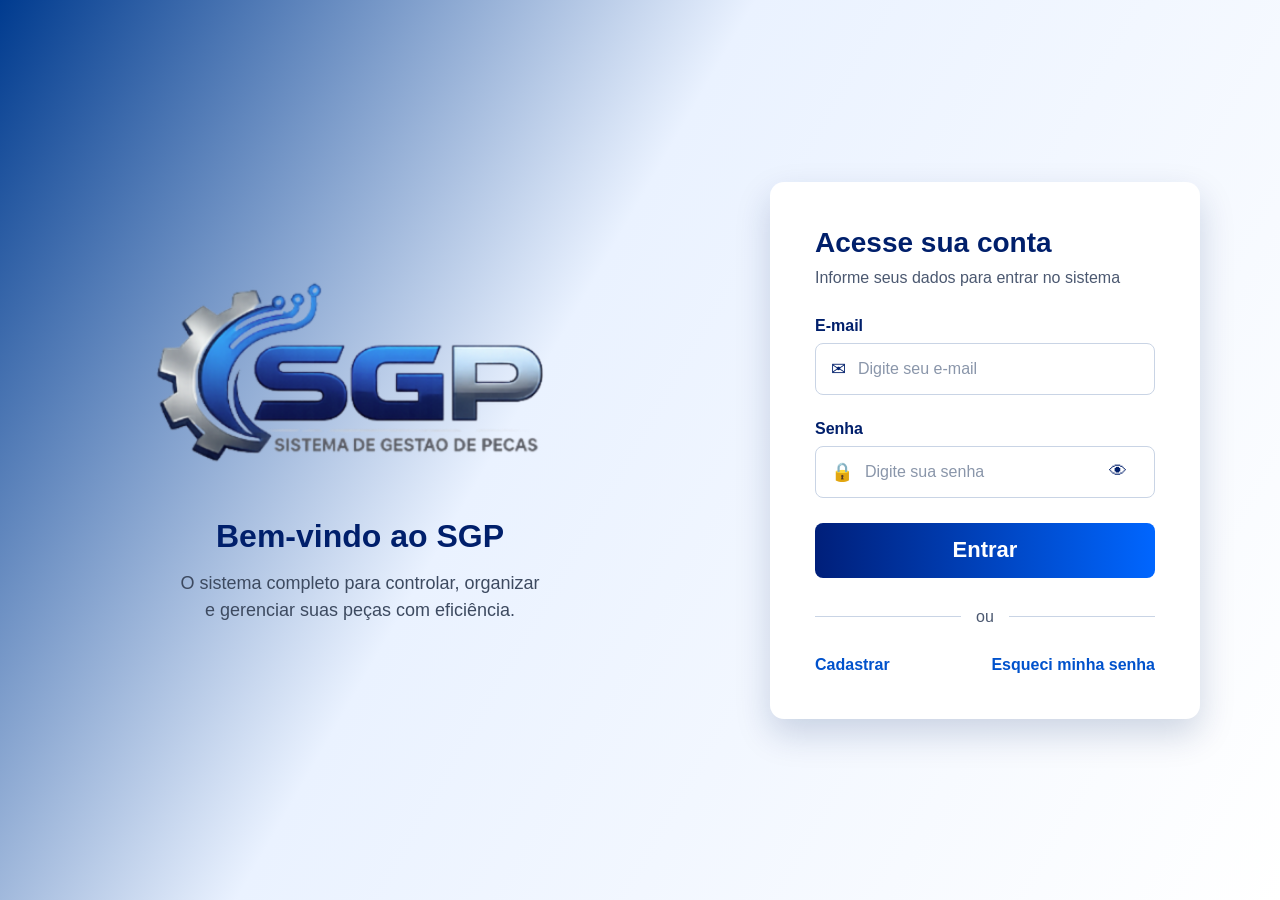
==== src/main/resources/static/index.html @ 311e670d "Commit html Alex" ====
<!DOCTYPE html>
<html lang="pt-br">
	<head>
		<meta charset="UTF-8">
		<meta name="viewport" content="width=device-width, initial-scale=1.0">
		<title>SGP - Login</title>
		<link rel="stylesheet" href="css/style.css">
	</head>
	<body>

	<main class="container">

	<section class="lado-esquerdo">
		<img src="img/logo.png" alt="Logo SGP" class="logo">
		
		<h1>Bem-vindo ao SGP</h1>
		<p>
		O sistema completo para controlar, organizar<br>
		e gerenciar suas peças com eficiência.
		</p>
	</section>

	<section class="card-login">
		<h2>Acesse sua conta</h2>
		<p class="subtitulo">Informe seus dados para entrar no sistema</p>

		<form>
			<label for="email">E-mail</label>
			<div class="input-box">
				<span>✉</span>
				<input type="email" id="email" placeholder="Digite seu e-mail">
			</div>
		
			<label for="senha">Senha</label>
			<div class="input-box">
				<span>🔒</span>
				<input type="password" id="senha" placeholder="Digite sua senha">
				<span>👁</span>
			</div>
		
			<button type="submit">Entrar</button>
		</form>
	
		<div class="divisor">
			<span></span>
			<p>ou</p>
			<span></span>
		</div>

		<div class="links">
			<a href="#">Cadastrar</a>
			<a href="esqueceuSenha.html">Esqueci minha senha</a>
		</div>
	</section>

</main>

</body>
</html>
---- src/main/resources/static/css/style.css ----
* {
margin: 0;
padding: 0;
box-sizing: border-box;
font-family: Arial, Helvetica, sans-serif;
}

body {
min-height: 100vh;
background: linear-gradient(120deg, #003b8f 0%, #eaf2ff 42%, #ffffff 100%);
display: flex;
align-items: center;
justify-content: center;
}

.container {
width: 100%;
max-width: 1200px;
min-height: 650px;
display: flex;
align-items: center;
justify-content: space-between;
padding: 40px;
}

.lado-esquerdo {
width: 50%;
text-align: center;
}

.logo {
width: 430px;
max-width: 100%;
margin-bottom: 45px;
}

.lado-esquerdo h1 {
color: #001f6b;
font-size: 32px;
margin-bottom: 15px;
}

.lado-esquerdo p {
color: #3d4a60;
font-size: 18px;
line-height: 1.5;
}

.card-login {
width: 430px;
background: white;
padding: 45px;
border-radius: 14px;
box-shadow: 0 15px 35px rgba(0, 38, 100, 0.18);
}

.card-login h2 {
color: #001f6b;
font-size: 28px;
margin-bottom: 10px;
}

.subtitulo {
color: #4b5870;
margin-bottom: 30px;
font-size: 16px;
}

label {
display: block;
color: #001f6b;
font-weight: bold;
margin-bottom: 8px;
}

.input-box {
height: 52px;
border: 1px solid #c9d4e5;
border-radius: 8px;
display: flex;
align-items: center;
padding: 0 15px;
margin-bottom: 25px;
background: #ffffff;
}

.input-box span {
color: #001f6b;
font-size: 18px;
margin-right: 12px;
}

.input-box input {
flex: 1;
border: none;
outline: none;
font-size: 16px;
color: #333;
}

.input-box input::placeholder {
color: #8a96aa;
}

button {
width: 100%;
height: 55px;
border: none;
border-radius: 8px;
background: linear-gradient(90deg, #001f7a, #0066ff);
color: white;
font-size: 22px;
font-weight: bold;
cursor: pointer;
}

button:hover {
background: linear-gradient(90deg, #0066ff, #001f7a);
}

.divisor {
display: flex;
align-items: center;
gap: 15px;
margin: 30px 0;
color: #4b5870;
}

.divisor span {
flex: 1;
height: 1px;
background: #c9d4e5;
}

.links {
display: flex;
justify-content: space-between;
}

.links a {
color: #0052cc;
text-decoration: none;
font-weight: bold;
}

.links a:hover {
text-decoration: underline;
}

@media (max-width: 900px) {
.container {
flex-direction: column;
gap: 30px;
}

.lado-esquerdo {
width: 100%;
}

.card-login {
width: 100%;
max-width: 430px;
}
}
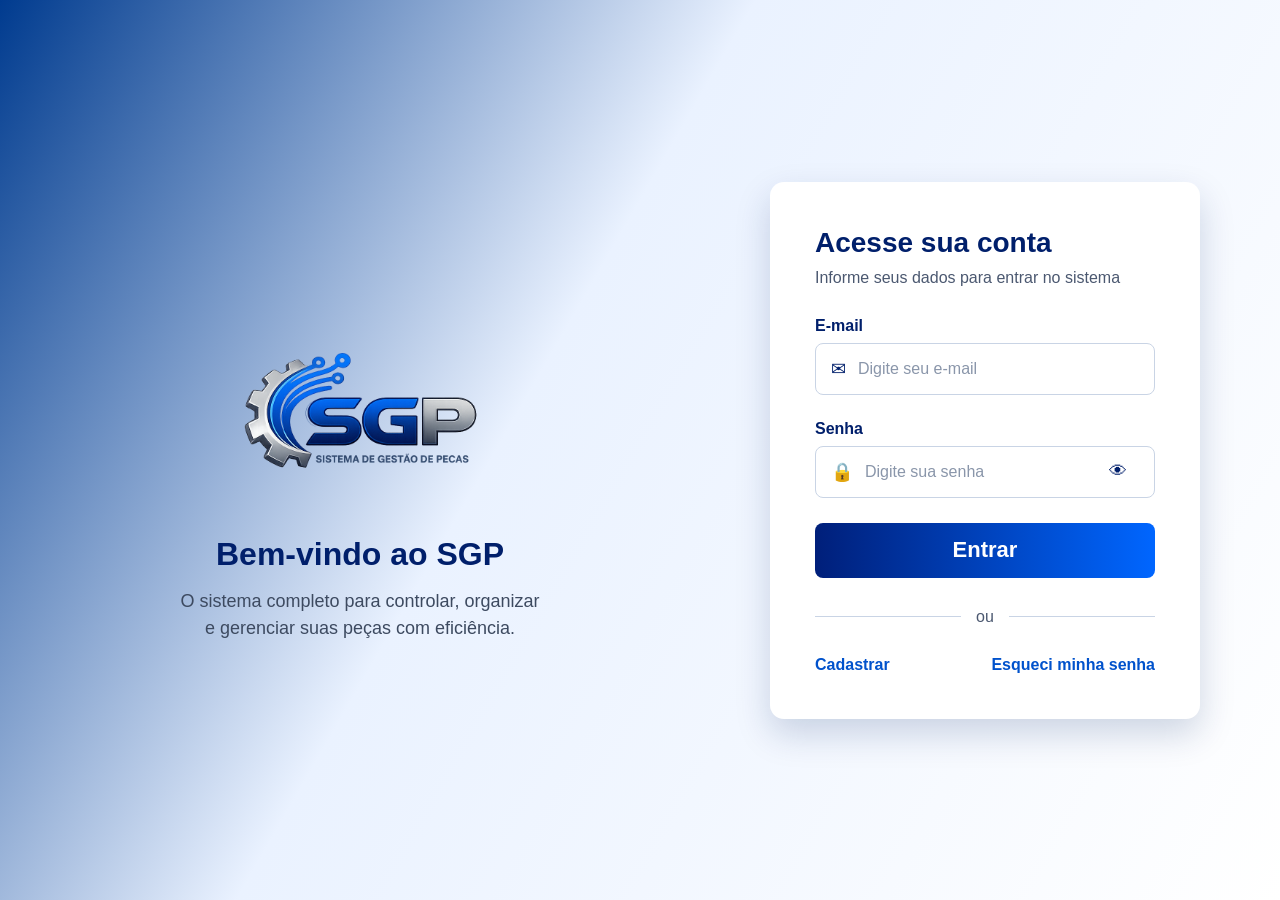
==== commit 875f6b0d: "commit js e alguns html" ====
--- a/src/main/resources/static/index.html
+++ b/src/main/resources/static/index.html
@@ -5,6 +5,7 @@
 		<meta name="viewport" content="width=device-width, initial-scale=1.0">
 		<title>SGP - Login</title>
 		<link rel="stylesheet" href="css/style.css">
+		<script type="text/javascript" src="js/index.js"	></script>
 	</head>
 	<body>
 
@@ -20,40 +21,38 @@
 		</p>
 	</section>
 
-	<section class="card-login">
-		<h2>Acesse sua conta</h2>
-		<p class="subtitulo">Informe seus dados para entrar no sistema</p>
+			<section class="card-login">
+				<h2>Acesse sua conta</h2>
+				<p class="subtitulo">Informe seus dados para entrar no sistema</p>
 
-		<form>
-			<label for="email">E-mail</label>
-			<div class="input-box">
-				<span>✉</span>
-				<input type="email" id="email" placeholder="Digite seu e-mail">
-			</div>
-		
-			<label for="senha">Senha</label>
-			<div class="input-box">
-				<span>🔒</span>
-				<input type="password" id="senha" placeholder="Digite sua senha">
-				<span>👁</span>
-			</div>
-		
-			<button type="submit">Entrar</button>
-		</form>
-	
-		<div class="divisor">
-			<span></span>
-			<p>ou</p>
-			<span></span>
-		</div>
-
-		<div class="links">
-			<a href="#">Cadastrar</a>
-			<a href="esqueceuSenha.html">Esqueci minha senha</a>
-		</div>
-	</section>
-
-</main>
-
-</body>
+				<form>
+					<label for="email">E-mail</label>
+					<div class="input-box">
+						<span>✉</span>
+						<input type="email" id="email" placeholder="Digite seu e-mail">
+					</div>
+					
+					<label for="senha">Senha</label>
+					<div class="input-box">
+						<span>🔒</span>
+						<input type="password" id="senha" placeholder="Digite sua senha">
+						<span onclick="revelar()">👁</span>
+					</div>
+						
+					<button type="button" onclick="logar()">Entrar</button>
+				</form>
+					
+				<div class="divisor">
+					<span></span>
+					<p>ou</p>
+					<span></span>
+				</div>
+				
+				<div class="links">
+					<a href="#">Cadastrar</a>
+					<a href="esqueceuSenha.html">Esqueci minha senha</a>
+				</div>
+			</section>
+		</main>
+	</body>
 </html>
--- a/src/main/resources/static/css/style.css
+++ b/src/main/resources/static/css/style.css
@@ -29,9 +29,9 @@
 }
 
 .logo {
-width: 430px;
-max-width: 100%;
-margin-bottom: 45px;
+    width: 650px;
+    max-width: 100%;
+    margin-bottom: -100px;
 }
 
 .lado-esquerdo h1 {
